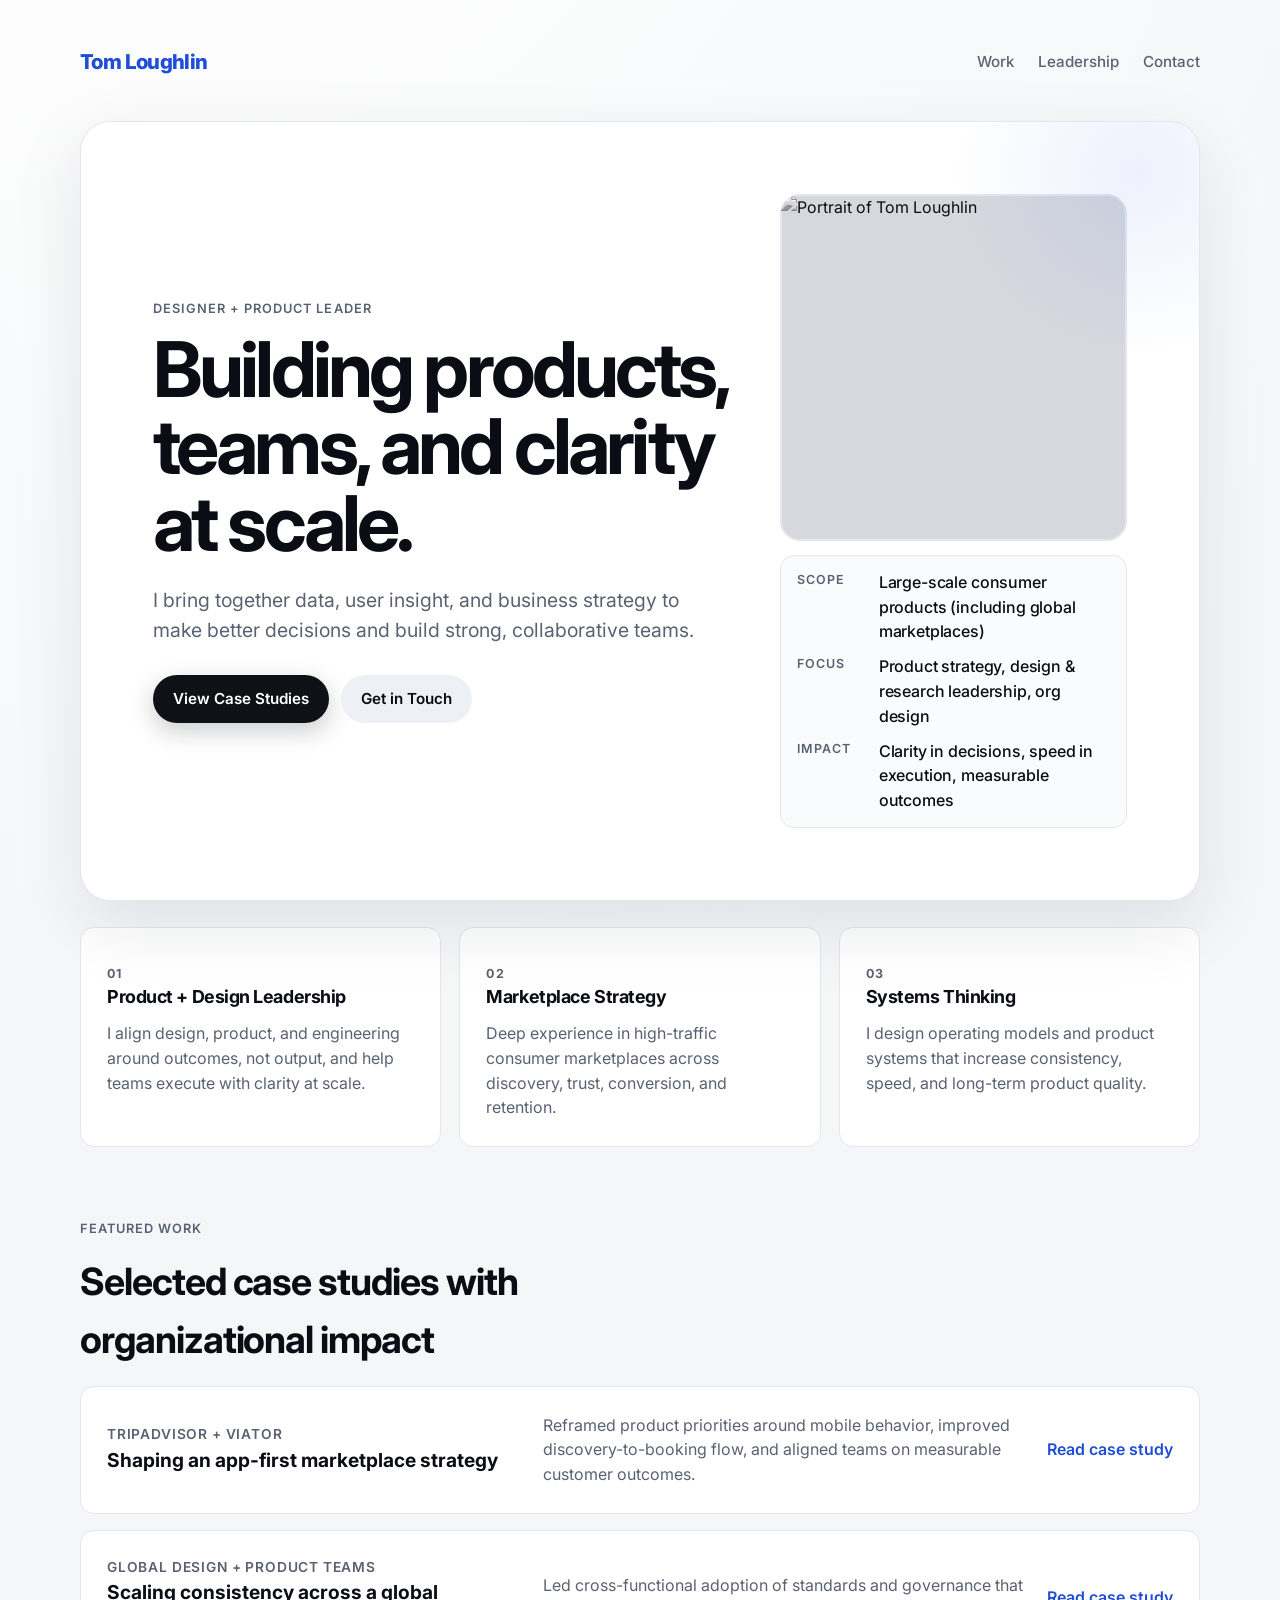
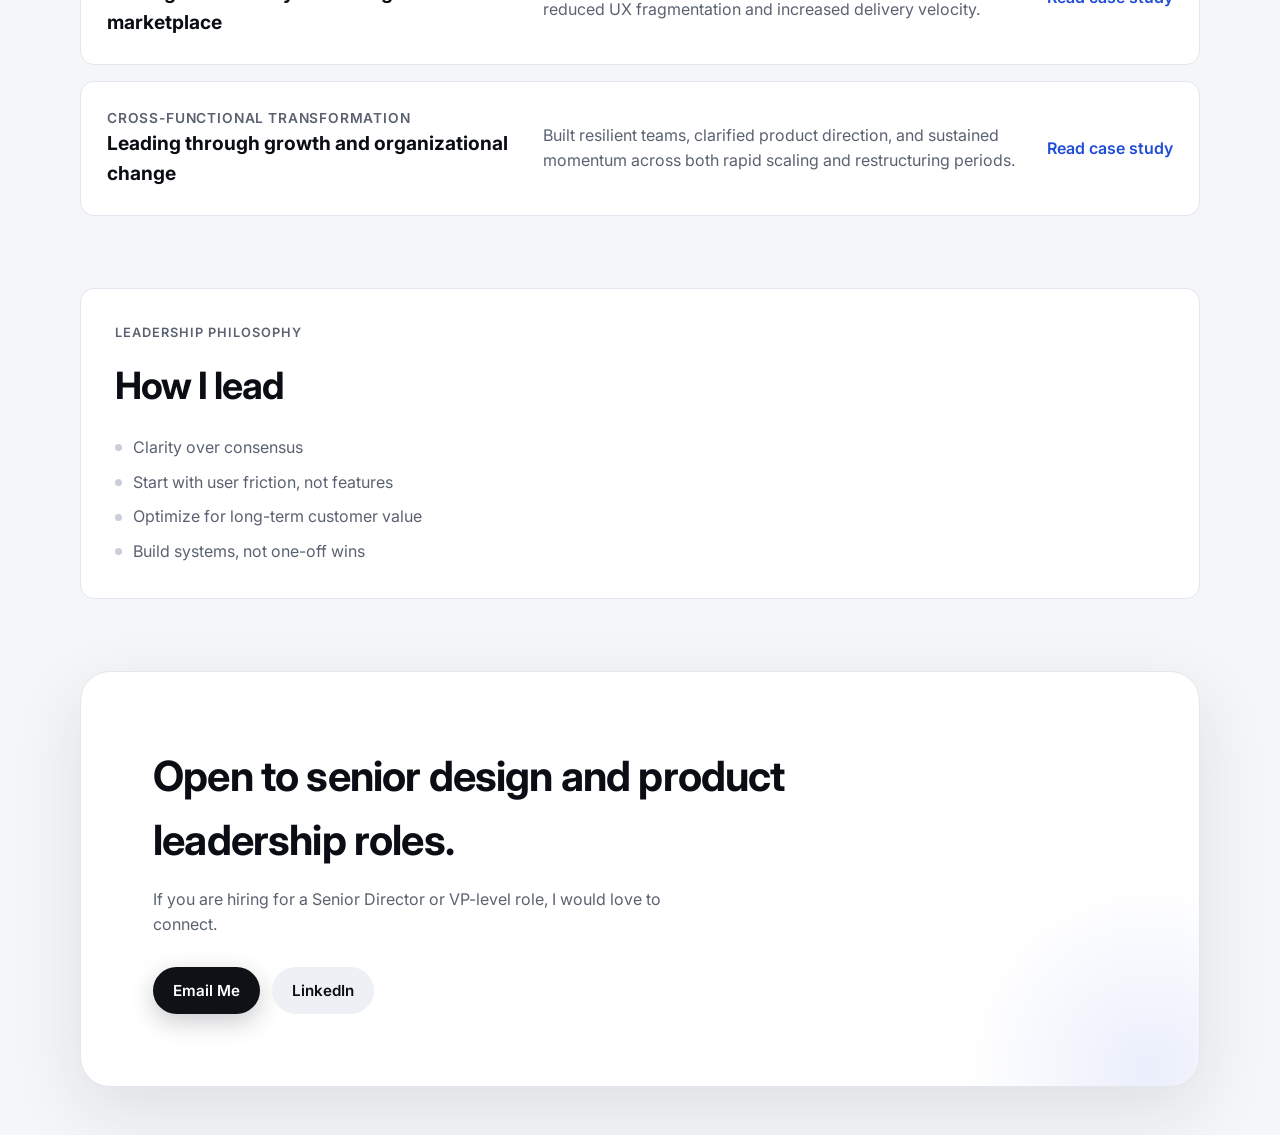
==== index.html @ 6f9e14e4 "Initial portfolio homepage" ====
<!doctype html>
<html lang="en">
  <head>
    <meta charset="UTF-8" />
    <meta name="viewport" content="width=device-width, initial-scale=1.0" />
    <title>Tom Loughlin | Design + Product Leadership</title>
    <meta
      name="description"
      content="Portfolio site showcasing design and product leadership, marketplace strategy, and systems-level impact."
    />
    <link rel="preconnect" href="https://fonts.googleapis.com" />
    <link rel="preconnect" href="https://fonts.gstatic.com" crossorigin />
    <link
      href="https://fonts.googleapis.com/css2?family=Inter:wght@400;500;600;700;800&display=swap"
      rel="stylesheet"
    />
    <link rel="stylesheet" href="styles.css" />
  </head>
  <body>
    <div class="page-shell">
      <header class="site-header">
        <a class="brand" href="/">Tom Loughlin</a>
        <nav class="main-nav" aria-label="Main">
          <a href="#work">Work</a>
          <a href="#leadership">Leadership</a>
          <a href="#contact">Contact</a>
        </nav>
      </header>

      <main>
        <section class="hero">
          <div class="hero-intro">
            <p class="eyebrow">Designer + Product Leader</p>
            <h1>
              Building products, teams, and clarity at scale.
            </h1>
            <p class="hero-copy">
              I bring together data, user insight, and business strategy to
              make better decisions and build strong, collaborative teams.
            </p>
            <div class="hero-actions">
              <a class="button button-primary" href="#work">View Case Studies</a>
              <a class="button button-secondary" href="#contact">Get in Touch</a>
            </div>
          </div>
          <aside class="hero-profile" aria-label="Portrait and highlights">
            <div class="profile-frame">
              <img
                src="C:/Users/spenc/.cursor/projects/c-Users-spenc-OneDrive-Documents-loughlincreative/assets/c__Users_spenc_AppData_Roaming_Cursor_User_workspaceStorage_c24c410b0ea9a889cea56fadde94473e_images_1737940925980-c5fedb4f-a23c-4ae0-9548-a995ffbe5c5e.png"
                alt="Portrait of Tom Loughlin"
              />
            </div>
            <dl class="profile-stats">
              <div>
                <dt>Scope</dt>
                <dd>Large-scale consumer products (including global marketplaces)</dd>
              </div>
              <div>
                <dt>Focus</dt>
                <dd>Product strategy, design &amp; research leadership, org design</dd>
              </div>
              <div>
                <dt>Impact</dt>
                <dd>Clarity in decisions, speed in execution, measurable outcomes</dd>
              </div>
            </dl>
          </aside>
        </section>

        <section id="leadership" class="pillars">
          <article class="pillar-card">
            <p class="pillar-index">01</p>
            <h2>Product + Design Leadership</h2>
            <p>
              I align design, product, and engineering around outcomes, not
              output, and help teams execute with clarity at scale.
            </p>
          </article>
          <article class="pillar-card">
            <p class="pillar-index">02</p>
            <h2>Marketplace Strategy</h2>
            <p>
              Deep experience in high-traffic consumer marketplaces across
              discovery, trust, conversion, and retention.
            </p>
          </article>
          <article class="pillar-card">
            <p class="pillar-index">03</p>
            <h2>Systems Thinking</h2>
            <p>
              I design operating models and product systems that increase
              consistency, speed, and long-term product quality.
            </p>
          </article>
        </section>

        <section id="work" class="work">
          <div class="section-header">
            <p class="eyebrow">Featured Work</p>
            <h2>Selected case studies with organizational impact</h2>
          </div>

          <article class="case-study-card">
            <div>
              <p class="case-study-meta">Tripadvisor + Viator</p>
              <h3>Shaping an app-first marketplace strategy</h3>
            </div>
            <p>
              Reframed product priorities around mobile behavior, improved
              discovery-to-booking flow, and aligned teams on measurable
              customer outcomes.
            </p>
            <a href="#" aria-label="Read app-first strategy case study">Read case study</a>
          </article>

          <article class="case-study-card">
            <div>
              <p class="case-study-meta">Global Design + Product Teams</p>
              <h3>Scaling consistency across a global marketplace</h3>
            </div>
            <p>
              Led cross-functional adoption of standards and governance that
              reduced UX fragmentation and increased delivery velocity.
            </p>
            <a href="#" aria-label="Read scaling consistency case study">Read case study</a>
          </article>

          <article class="case-study-card">
            <div>
              <p class="case-study-meta">Cross-Functional Transformation</p>
              <h3>Leading through growth and organizational change</h3>
            </div>
            <p>
              Built resilient teams, clarified product direction, and sustained
              momentum across both rapid scaling and restructuring periods.
            </p>
            <a href="#" aria-label="Read leadership transformation case study">Read case study</a>
          </article>
        </section>

        <section class="principles">
          <div class="section-header">
            <p class="eyebrow">Leadership Philosophy</p>
            <h2>How I lead</h2>
          </div>
          <ul>
            <li>Clarity over consensus</li>
            <li>Start with user friction, not features</li>
            <li>Optimize for long-term customer value</li>
            <li>Build systems, not one-off wins</li>
          </ul>
        </section>

        <section id="contact" class="contact">
          <h2>Open to senior design and product leadership roles.</h2>
          <p>
            If you are hiring for a Senior Director or VP-level role, I would
            love to connect.
          </p>
          <div class="hero-actions">
            <a class="button button-primary" href="mailto:hello@example.com">
              Email Me
            </a>
            <a class="button button-secondary" href="#" target="_blank" rel="noreferrer">
              LinkedIn
            </a>
          </div>
        </section>
      </main>
    </div>
  </body>
</html>
---- styles.css ----
:root {
  --bg: #f5f6f8;
  --surface: #ffffff;
  --text: #0a0d14;
  --muted: #5a6271;
  --line: #e1e6ef;
  --accent: #0e1116;
  --accent-quiet: #edf0f5;
  --link: #1f4dd8;
  --radius-xl: 30px;
  --radius-lg: 20px;
  --radius-md: 14px;
  --shadow: 0 24px 70px rgba(15, 25, 40, 0.1);
}

*,
*::before,
*::after {
  box-sizing: border-box;
}

html,
body {
  margin: 0;
  padding: 0;
}

body {
  font-family: "Inter", -apple-system, BlinkMacSystemFont, "Segoe UI", sans-serif;
  background:
    radial-gradient(circle at 9% -15%, #ffffff 0, #f5f6f8 45%),
    linear-gradient(180deg, #f8f9fb 0%, #f4f6f9 100%);
  color: var(--text);
  line-height: 1.55;
  -webkit-font-smoothing: antialiased;
}

a {
  color: inherit;
  text-decoration: none;
}

.page-shell {
  width: min(1120px, calc(100% - 48px));
  margin: 24px auto 48px;
}

.site-header {
  display: flex;
  justify-content: space-between;
  align-items: center;
  padding: 20px 0 18px;
  margin-bottom: 22px;
}

.brand {
  font-weight: 800;
  letter-spacing: -0.03em;
  color: var(--link);
  font-size: clamp(1.28rem, 1.55vw, 1.5rem);
}

.main-nav {
  display: flex;
  gap: 24px;
  color: var(--muted);
  font-weight: 500;
  font-size: 0.95rem;
}

.main-nav a {
  padding: 6px 0;
  border-bottom: 1px solid transparent;
  transition: color 0.2s ease, border-color 0.2s ease;
}

.main-nav a:hover {
  color: var(--link);
  border-bottom-color: rgba(31, 77, 216, 0.35);
}

.hero,
.contact {
  background: var(--surface);
  border: 1px solid var(--line);
  border-radius: var(--radius-xl);
  box-shadow: var(--shadow);
  padding: clamp(32px, 6vw, 72px);
}

.hero {
  display: grid;
  grid-template-columns: minmax(0, 1.25fr) minmax(280px, 0.75fr);
  gap: clamp(22px, 5vw, 48px);
  align-items: center;
  position: relative;
  overflow: hidden;
}

.hero::after {
  content: "";
  position: absolute;
  width: 380px;
  height: 380px;
  border-radius: 50%;
  right: -130px;
  top: -140px;
  background: radial-gradient(circle, rgba(31, 77, 216, 0.08) 0%, rgba(31, 77, 216, 0) 70%);
  pointer-events: none;
}

.eyebrow {
  margin: 0 0 14px;
  color: var(--muted);
  font-weight: 600;
  font-size: 0.8rem;
  letter-spacing: 0.08em;
  text-transform: uppercase;
}

h1 {
  margin: 0;
  max-width: 15ch;
  font-size: clamp(2.35rem, 6vw, 4.95rem);
  line-height: 1;
  letter-spacing: -0.05em;
}

.hero-copy {
  margin: 22px 0 0;
  color: var(--muted);
  font-size: clamp(1.03rem, 2vw, 1.22rem);
  max-width: 48ch;
}

.hero-actions {
  display: flex;
  gap: 12px;
  margin-top: 30px;
  flex-wrap: wrap;
}

.button {
  display: inline-flex;
  align-items: center;
  justify-content: center;
  border-radius: 999px;
  padding: 12px 20px;
  font-weight: 600;
  font-size: 0.95rem;
  transition: transform 0.2s ease, opacity 0.2s ease, background-color 0.2s ease,
    box-shadow 0.2s ease;
}

.button:hover {
  transform: translateY(-1px);
}

.button-primary {
  background: var(--accent);
  color: #ffffff;
  box-shadow: 0 8px 24px rgba(16, 22, 34, 0.22);
}

.button-secondary {
  background: var(--accent-quiet);
  color: var(--text);
}

.button-secondary:hover {
  background: #e6ebf3;
}

.hero-profile {
  display: grid;
  gap: 14px;
}

.profile-frame {
  border-radius: var(--radius-lg);
  overflow: hidden;
  border: 1px solid var(--line);
  background: #d6d8de;
  aspect-ratio: 1 / 1;
  box-shadow: inset 0 0 0 1px rgba(255, 255, 255, 0.4);
}

.profile-frame img {
  width: 100%;
  height: 100%;
  object-fit: cover;
  display: block;
  filter: grayscale(100%);
}

.profile-stats {
  margin: 0;
  border: 1px solid var(--line);
  border-radius: var(--radius-md);
  background: #fafbfc;
  padding: 14px 16px;
  display: grid;
  gap: 10px;
}

.profile-stats div {
  display: grid;
  grid-template-columns: 70px 1fr;
  gap: 12px;
}

.profile-stats dt {
  margin: 0;
  color: var(--muted);
  font-size: 0.78rem;
  text-transform: uppercase;
  letter-spacing: 0.08em;
  font-weight: 600;
}

.profile-stats dd {
  margin: 0;
  color: var(--text);
  font-weight: 500;
  letter-spacing: -0.01em;
}

.pillars {
  display: grid;
  gap: 18px;
  grid-template-columns: repeat(3, minmax(0, 1fr));
  margin-top: 26px;
}

.pillar-card,
.case-study-card,
.principles {
  background: var(--surface);
  border: 1px solid var(--line);
  border-radius: var(--radius-md);
}

.pillar-card {
  padding: 26px;
}

.pillar-index {
  margin: 0 0 14px;
  color: rgba(31, 77, 216, 0.6);
  font-size: 0.78rem;
  letter-spacing: 0.1em;
  text-transform: uppercase;
  font-weight: 700;
}

.pillar-card h2 {
  margin: 0;
  font-size: 1.12rem;
  letter-spacing: -0.025em;
}

.pillar-card p {
  margin: 10px 0 0;
  color: var(--muted);
}

.work {
  margin-top: 72px;
}

.section-header h2 {
  margin: 0;
  max-width: 24ch;
  font-size: clamp(1.6rem, 4vw, 2.35rem);
  letter-spacing: -0.028em;
}

.case-study-card {
  display: grid;
  grid-template-columns: 1.2fr 1.4fr auto;
  gap: 22px;
  align-items: center;
  padding: 26px;
  margin-top: 16px;
  transition: transform 0.2s ease, box-shadow 0.2s ease;
}

.case-study-card:hover {
  transform: translateY(-2px);
  box-shadow: 0 10px 24px rgba(15, 24, 39, 0.08);
}

.case-study-meta {
  margin: 0 0 4px;
  color: var(--muted);
  font-size: 0.86rem;
  font-weight: 600;
  text-transform: uppercase;
  letter-spacing: 0.06em;
}

.case-study-card h3 {
  margin: 0;
  font-size: 1.2rem;
}

.case-study-card p {
  margin: 0;
  color: var(--muted);
}

.case-study-card a {
  white-space: nowrap;
  font-weight: 600;
  color: var(--link);
}

.principles {
  margin-top: 72px;
  padding: 34px;
}

.principles ul {
  margin: 20px 0 0;
  padding: 0;
  list-style: none;
  display: grid;
  gap: 10px;
  color: var(--muted);
}

.principles li {
  position: relative;
  padding-left: 18px;
}

.principles li::before {
  content: "";
  width: 7px;
  height: 7px;
  border-radius: 50%;
  background: #c9ced8;
  position: absolute;
  left: 0;
  top: 0.58em;
}

.contact {
  margin-top: 72px;
  position: relative;
  overflow: hidden;
}

.contact::after {
  content: "";
  position: absolute;
  inset: auto -140px -170px auto;
  width: 380px;
  height: 380px;
  border-radius: 50%;
  background: radial-gradient(circle, rgba(31, 77, 216, 0.09) 0%, rgba(31, 77, 216, 0) 68%);
  pointer-events: none;
}

.contact h2 {
  margin: 0;
  max-width: 26ch;
  font-size: clamp(1.8rem, 4vw, 2.6rem);
  letter-spacing: -0.02em;
}

.contact p {
  margin: 14px 0 0;
  color: var(--muted);
  max-width: 54ch;
}

@media (max-width: 980px) {
  .hero {
    grid-template-columns: 1fr;
  }

  .hero-profile {
    max-width: 430px;
  }

  .pillars {
    grid-template-columns: 1fr;
  }

  .case-study-card {
    grid-template-columns: 1fr;
    gap: 14px;
  }

  .section-header h2 {
    max-width: none;
  }
}

@media (max-width: 720px) {
  .page-shell {
    width: min(1120px, calc(100% - 28px));
  }

  .site-header {
    flex-direction: column;
    align-items: flex-start;
    gap: 10px;
  }

  .main-nav {
    gap: 16px;
  }

  .hero,
  .contact {
    padding: 26px;
  }
}
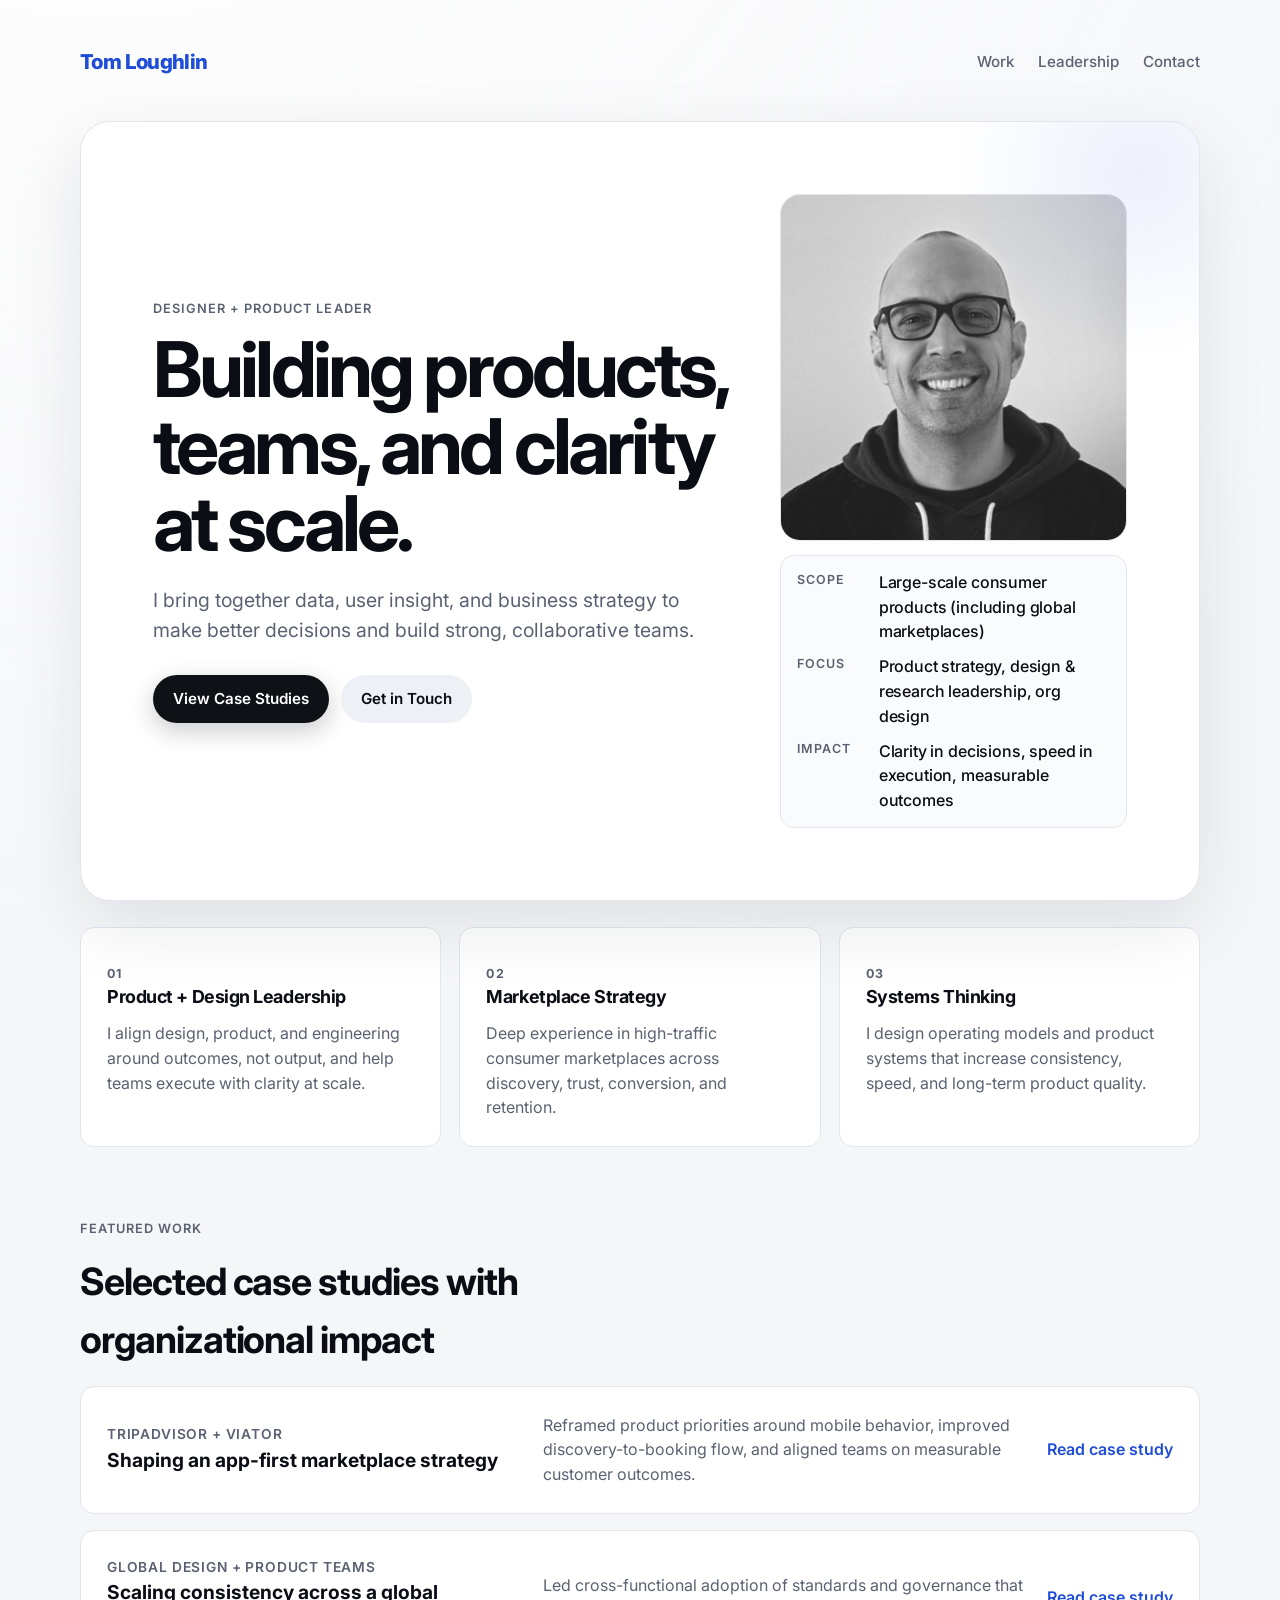
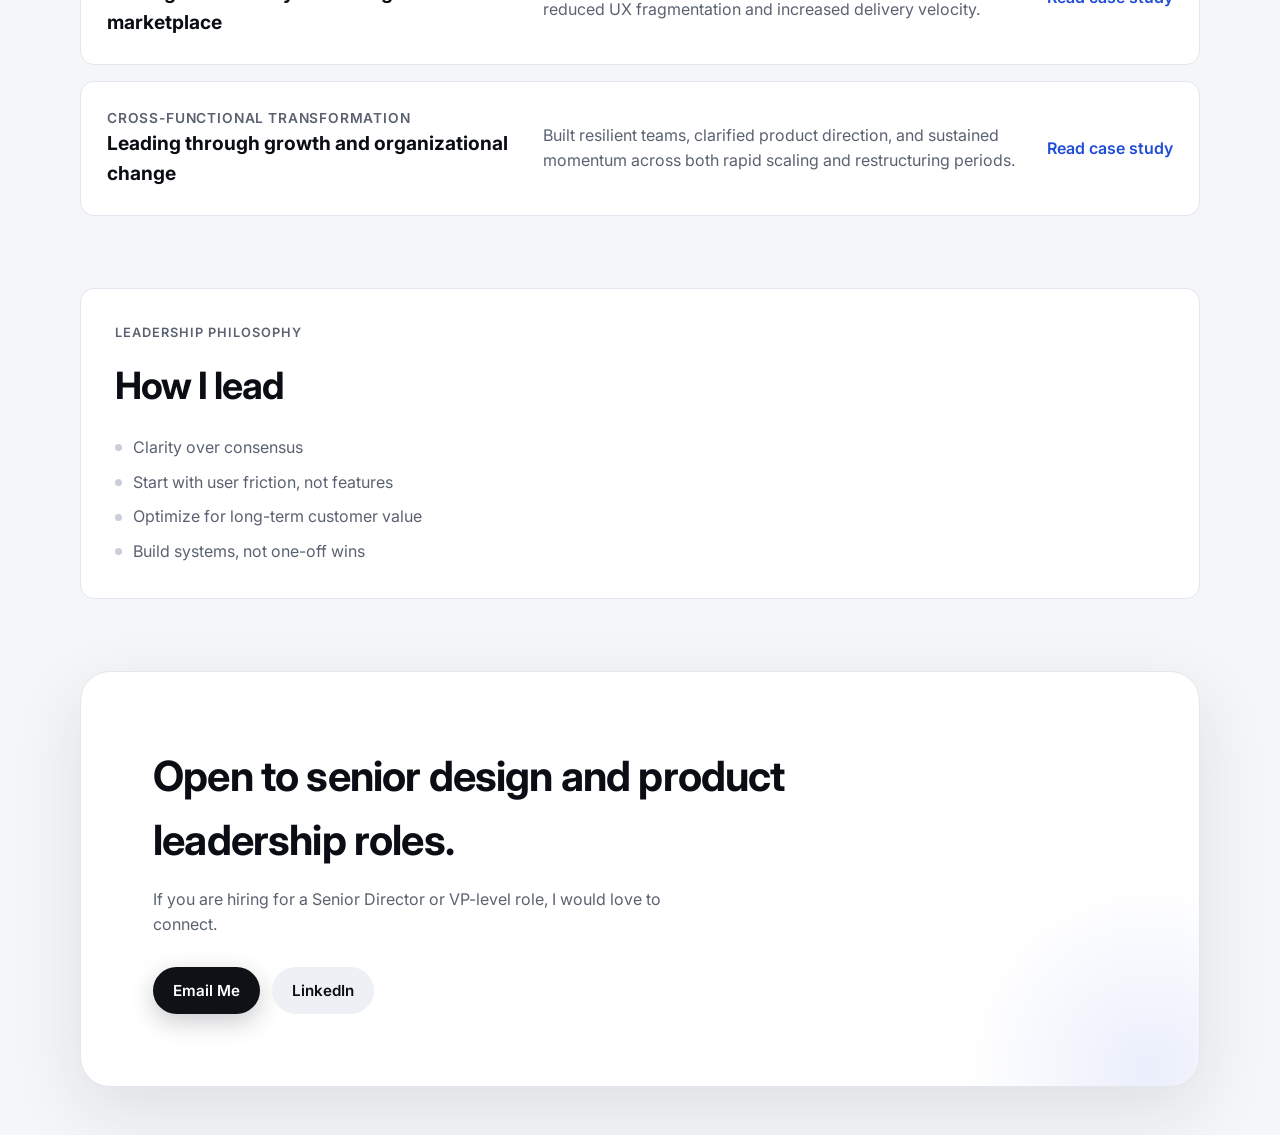
==== commit 77654c87: "Add headshot asset for GitHub Pages Made-with: Cursor" ====
--- a/index.html
+++ b/index.html
@@ -46,7 +46,7 @@
           <aside class="hero-profile" aria-label="Portrait and highlights">
             <div class="profile-frame">
               <img
-                src="C:/Users/spenc/.cursor/projects/c-Users-spenc-OneDrive-Documents-loughlincreative/assets/c__Users_spenc_AppData_Roaming_Cursor_User_workspaceStorage_c24c410b0ea9a889cea56fadde94473e_images_1737940925980-c5fedb4f-a23c-4ae0-9548-a995ffbe5c5e.png"
+                src="assets/headshot.png"
                 alt="Portrait of Tom Loughlin"
               />
             </div>
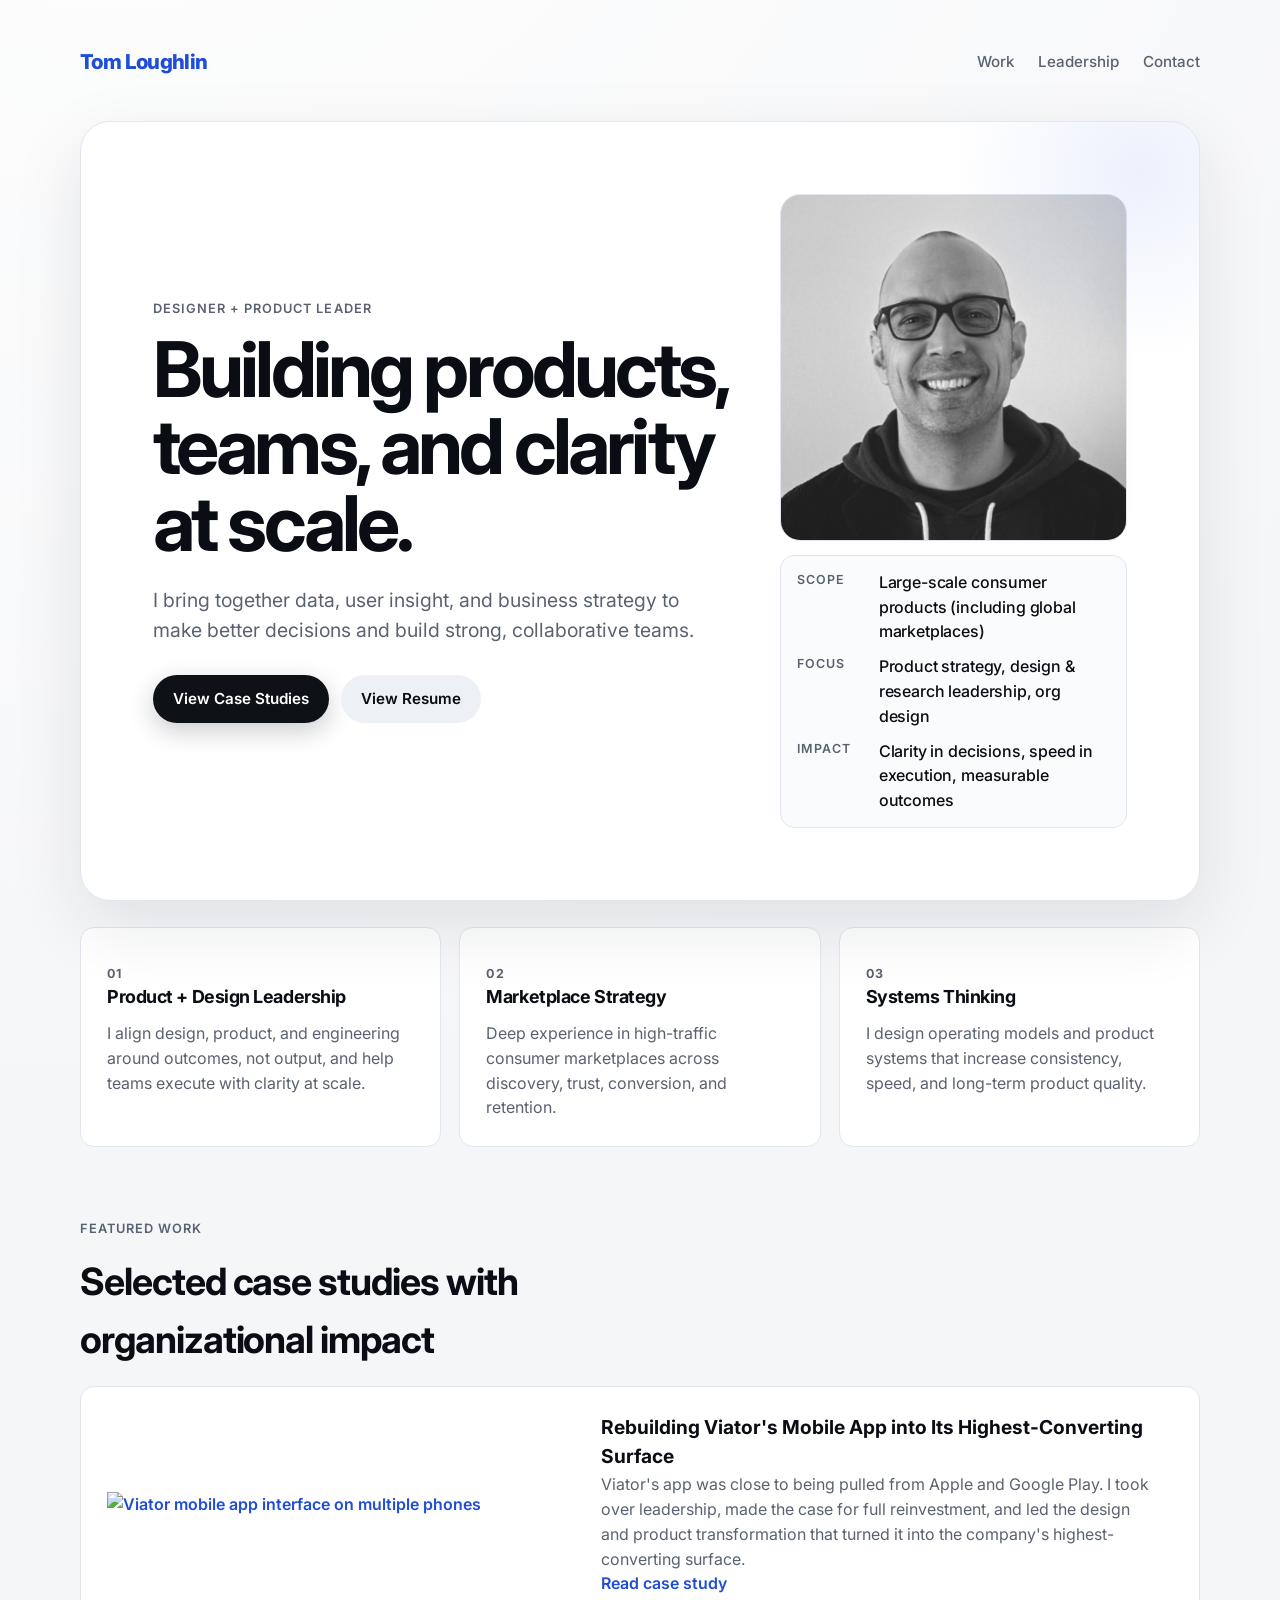
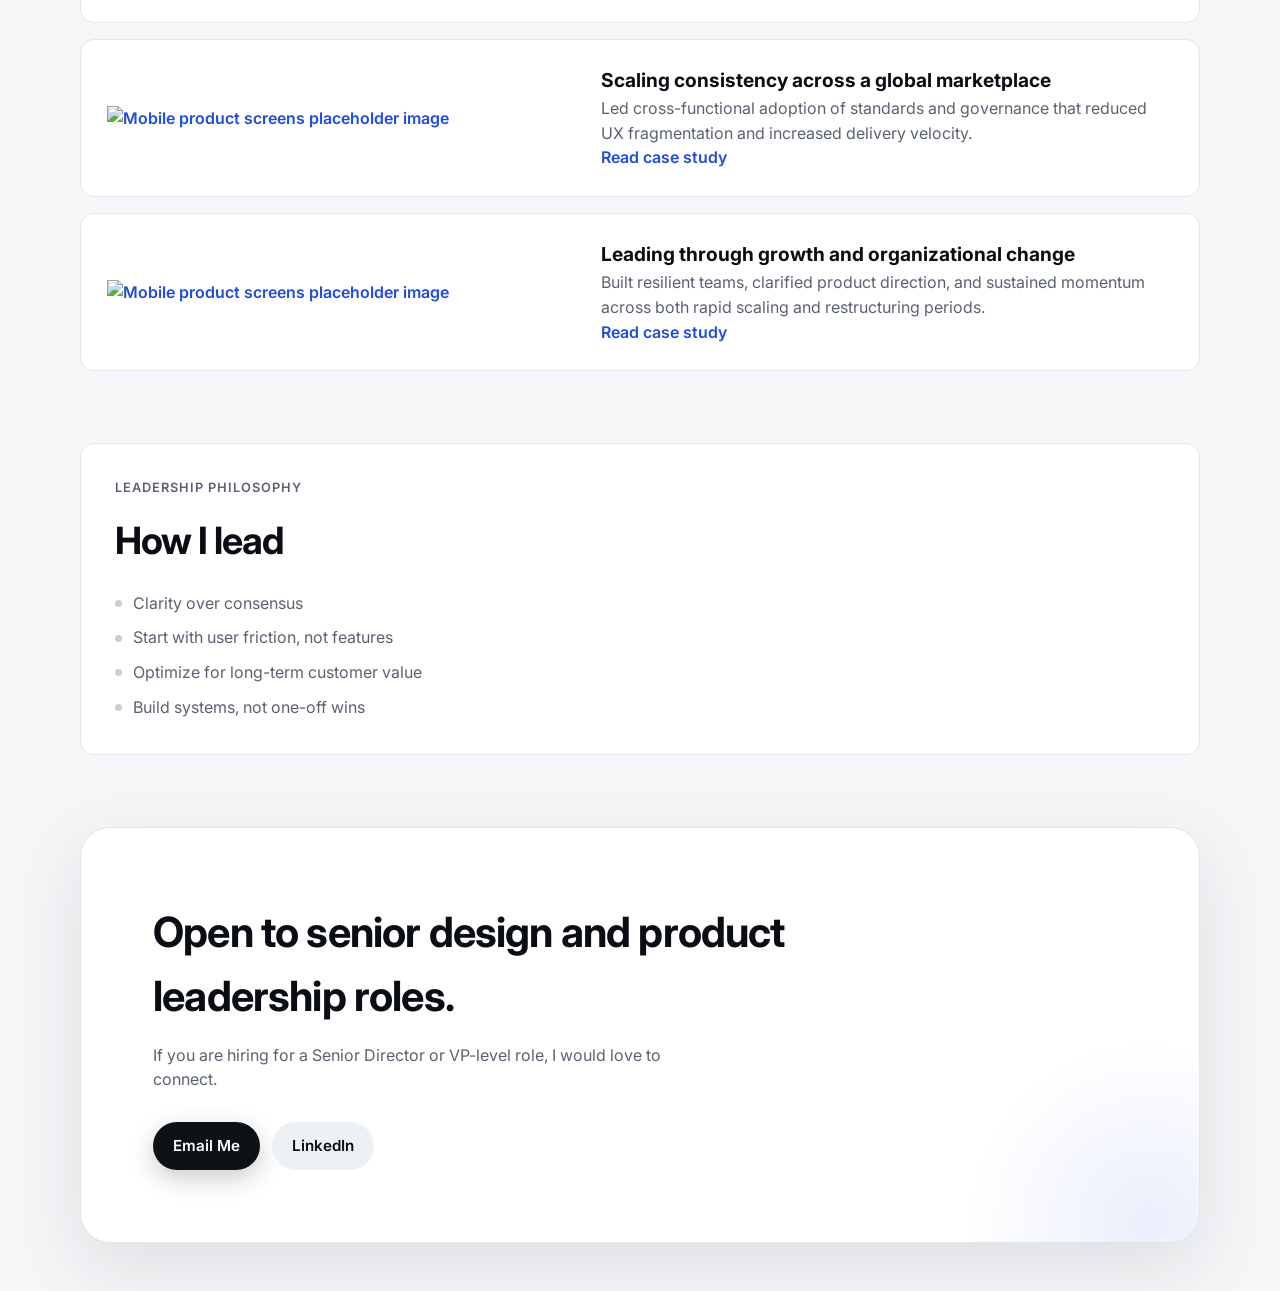
==== commit ccae97f5: "Shorten case studies section heading" ====
--- a/index.html
+++ b/index.html
@@ -19,8 +19,17 @@
   <body>
     <div class="page-shell">
       <header class="site-header">
-        <a class="brand" href="/">Tom Loughlin</a>
-        <nav class="main-nav" aria-label="Main">
+        <a class="brand" href="./">Tom Loughlin</a>
+        <button
+          class="nav-toggle"
+          type="button"
+          aria-expanded="false"
+          aria-controls="site-nav"
+        >
+          <span class="sr-only">Menu</span>
+          <span class="nav-toggle-bars" aria-hidden="true"></span>
+        </button>
+        <nav id="site-nav" class="main-nav" aria-label="Main">
           <a href="#work">Work</a>
           <a href="#leadership">Leadership</a>
           <a href="#contact">Contact</a>
@@ -40,7 +49,7 @@
             </p>
             <div class="hero-actions">
               <a class="button button-primary" href="#work">View Case Studies</a>
-              <a class="button button-secondary" href="#contact">Get in Touch</a>
+              <a class="button button-secondary" href="#contact">View Resume</a>
             </div>
           </div>
           <aside class="hero-profile" aria-label="Portrait and highlights">
@@ -99,43 +108,60 @@
             <p class="eyebrow">Featured Work</p>
             <h2>Selected case studies with organizational impact</h2>
           </div>
+          <div class="case-study-grid">
+            <article class="case-study-card">
+              <a class="case-study-thumb" href="#" aria-label="Read Viator mobile app case study">
+                <img
+                  src="assets/case-study-thumb.png"
+                  alt="Viator mobile app interface on multiple phones"
+                />
+              </a>
+              <div class="case-study-content">
+                <h3>Rebuilding Viator's Mobile App into Its Highest-Converting Surface</h3>
+                <p>
+                  Viator's app was close to being pulled from Apple and Google
+                  Play. I took over leadership, made the case for full
+                  reinvestment, and led the design and product transformation that
+                  turned it into the company's highest-converting surface.
+                </p>
+                <a href="#" aria-label="Read app-first strategy case study">Read case study</a>
+              </div>
+            </article>
 
-          <article class="case-study-card">
-            <div>
-              <p class="case-study-meta">Tripadvisor + Viator</p>
-              <h3>Shaping an app-first marketplace strategy</h3>
-            </div>
-            <p>
-              Reframed product priorities around mobile behavior, improved
-              discovery-to-booking flow, and aligned teams on measurable
-              customer outcomes.
-            </p>
-            <a href="#" aria-label="Read app-first strategy case study">Read case study</a>
-          </article>
+            <article class="case-study-card">
+              <a class="case-study-thumb" href="#" aria-label="Read scaling consistency case study">
+                <img
+                  src="assets/case-study-thumb.png"
+                  alt="Mobile product screens placeholder image"
+                />
+              </a>
+              <div class="case-study-content">
+                <h3>Scaling consistency across a global marketplace</h3>
+                <p>
+                  Led cross-functional adoption of standards and governance that
+                  reduced UX fragmentation and increased delivery velocity.
+                </p>
+                <a href="#" aria-label="Read scaling consistency case study">Read case study</a>
+              </div>
+            </article>
 
-          <article class="case-study-card">
-            <div>
-              <p class="case-study-meta">Global Design + Product Teams</p>
-              <h3>Scaling consistency across a global marketplace</h3>
-            </div>
-            <p>
-              Led cross-functional adoption of standards and governance that
-              reduced UX fragmentation and increased delivery velocity.
-            </p>
-            <a href="#" aria-label="Read scaling consistency case study">Read case study</a>
-          </article>
-
-          <article class="case-study-card">
-            <div>
-              <p class="case-study-meta">Cross-Functional Transformation</p>
-              <h3>Leading through growth and organizational change</h3>
-            </div>
-            <p>
-              Built resilient teams, clarified product direction, and sustained
-              momentum across both rapid scaling and restructuring periods.
-            </p>
-            <a href="#" aria-label="Read leadership transformation case study">Read case study</a>
-          </article>
+            <article class="case-study-card">
+              <a class="case-study-thumb" href="#" aria-label="Read leadership transformation case study">
+                <img
+                  src="assets/case-study-thumb.png"
+                  alt="Mobile product screens placeholder image"
+                />
+              </a>
+              <div class="case-study-content">
+                <h3>Leading through growth and organizational change</h3>
+                <p>
+                  Built resilient teams, clarified product direction, and sustained
+                  momentum across both rapid scaling and restructuring periods.
+                </p>
+                <a href="#" aria-label="Read leadership transformation case study">Read case study</a>
+              </div>
+            </article>
+          </div>
         </section>
 
         <section class="principles">
@@ -168,5 +194,6 @@
         </section>
       </main>
     </div>
+    <script src="main.js" defer></script>
   </body>
 </html>
--- a/styles.css
+++ b/styles.css
@@ -60,6 +60,77 @@
   font-size: clamp(1.28rem, 1.55vw, 1.5rem);
 }
 
+.nav-toggle {
+  display: none;
+  align-items: center;
+  justify-content: center;
+  width: 44px;
+  height: 44px;
+  border-radius: 12px;
+  border: 0;
+  background: transparent;
+  padding: 0;
+  cursor: pointer;
+}
+
+.nav-toggle:focus-visible {
+  outline: 2px solid rgba(31, 77, 216, 0.35);
+  outline-offset: 2px;
+}
+
+.nav-toggle-bars,
+.nav-toggle-bars::before,
+.nav-toggle-bars::after {
+  display: block;
+  width: 18px;
+  height: 2px;
+  background: var(--text);
+  border-radius: 2px;
+  position: relative;
+  transition: transform 0.2s ease, opacity 0.2s ease, top 0.2s ease;
+}
+
+.nav-toggle-bars::before,
+.nav-toggle-bars::after {
+  content: "";
+  position: absolute;
+  left: 0;
+}
+
+.nav-toggle-bars::before {
+  top: -6px;
+}
+
+.nav-toggle-bars::after {
+  top: 6px;
+}
+
+body.nav-open .nav-toggle-bars {
+  background: transparent;
+}
+
+body.nav-open .nav-toggle-bars::before {
+  top: 0;
+  transform: rotate(45deg);
+}
+
+body.nav-open .nav-toggle-bars::after {
+  top: 0;
+  transform: rotate(-45deg);
+}
+
+.sr-only {
+  position: absolute;
+  width: 1px;
+  height: 1px;
+  padding: 0;
+  margin: -1px;
+  overflow: hidden;
+  clip: rect(0, 0, 0, 0);
+  white-space: nowrap;
+  border: 0;
+}
+
 .main-nav {
   display: flex;
   gap: 24px;
@@ -401,16 +472,48 @@
 @media (max-width: 720px) {
   .page-shell {
     width: min(1120px, calc(100% - 28px));
+    margin-top: 16px;
   }
 
   .site-header {
+    display: grid;
+    grid-template-columns: 1fr auto;
+    align-items: center;
+    column-gap: 12px;
+    row-gap: 8px;
+    padding: 14px 0 10px;
+    margin-bottom: 12px;
+  }
+
+  .brand {
+    grid-column: 1;
+  }
+
+  .nav-toggle {
+    display: inline-flex;
+    grid-column: 2;
+    justify-self: end;
+  }
+
+  .main-nav {
+    display: none;
+    grid-column: 1 / -1;
     flex-direction: column;
-    align-items: flex-start;
-    gap: 10px;
-  }
-
-  .main-nav {
-    gap: 16px;
+    gap: 12px;
+    width: 100%;
+    padding: 12px 14px;
+    border: 1px solid var(--line);
+    border-radius: 14px;
+    background: #ffffff;
+  }
+
+  body.nav-open .main-nav {
+    display: flex;
+  }
+
+  .main-nav a {
+    padding: 10px 2px;
+    border-bottom: 1px solid transparent;
   }
 
   .hero,
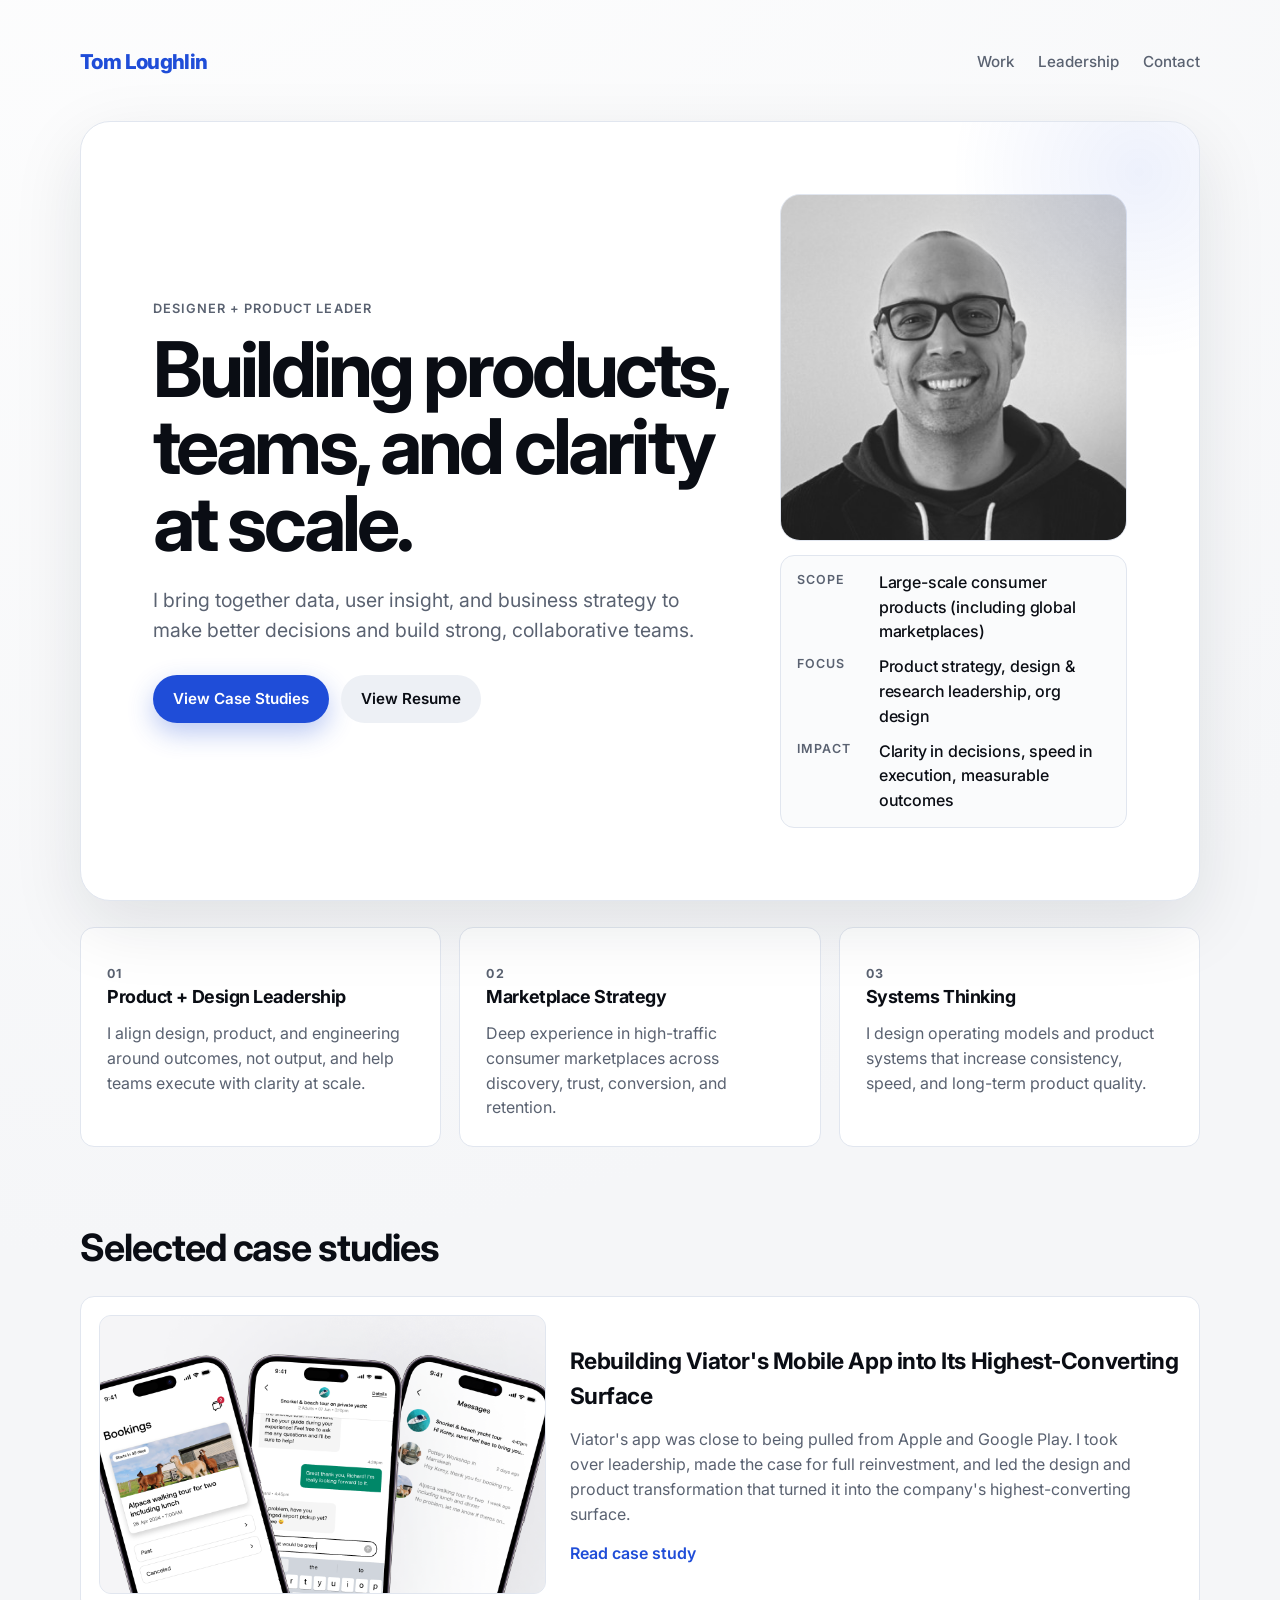
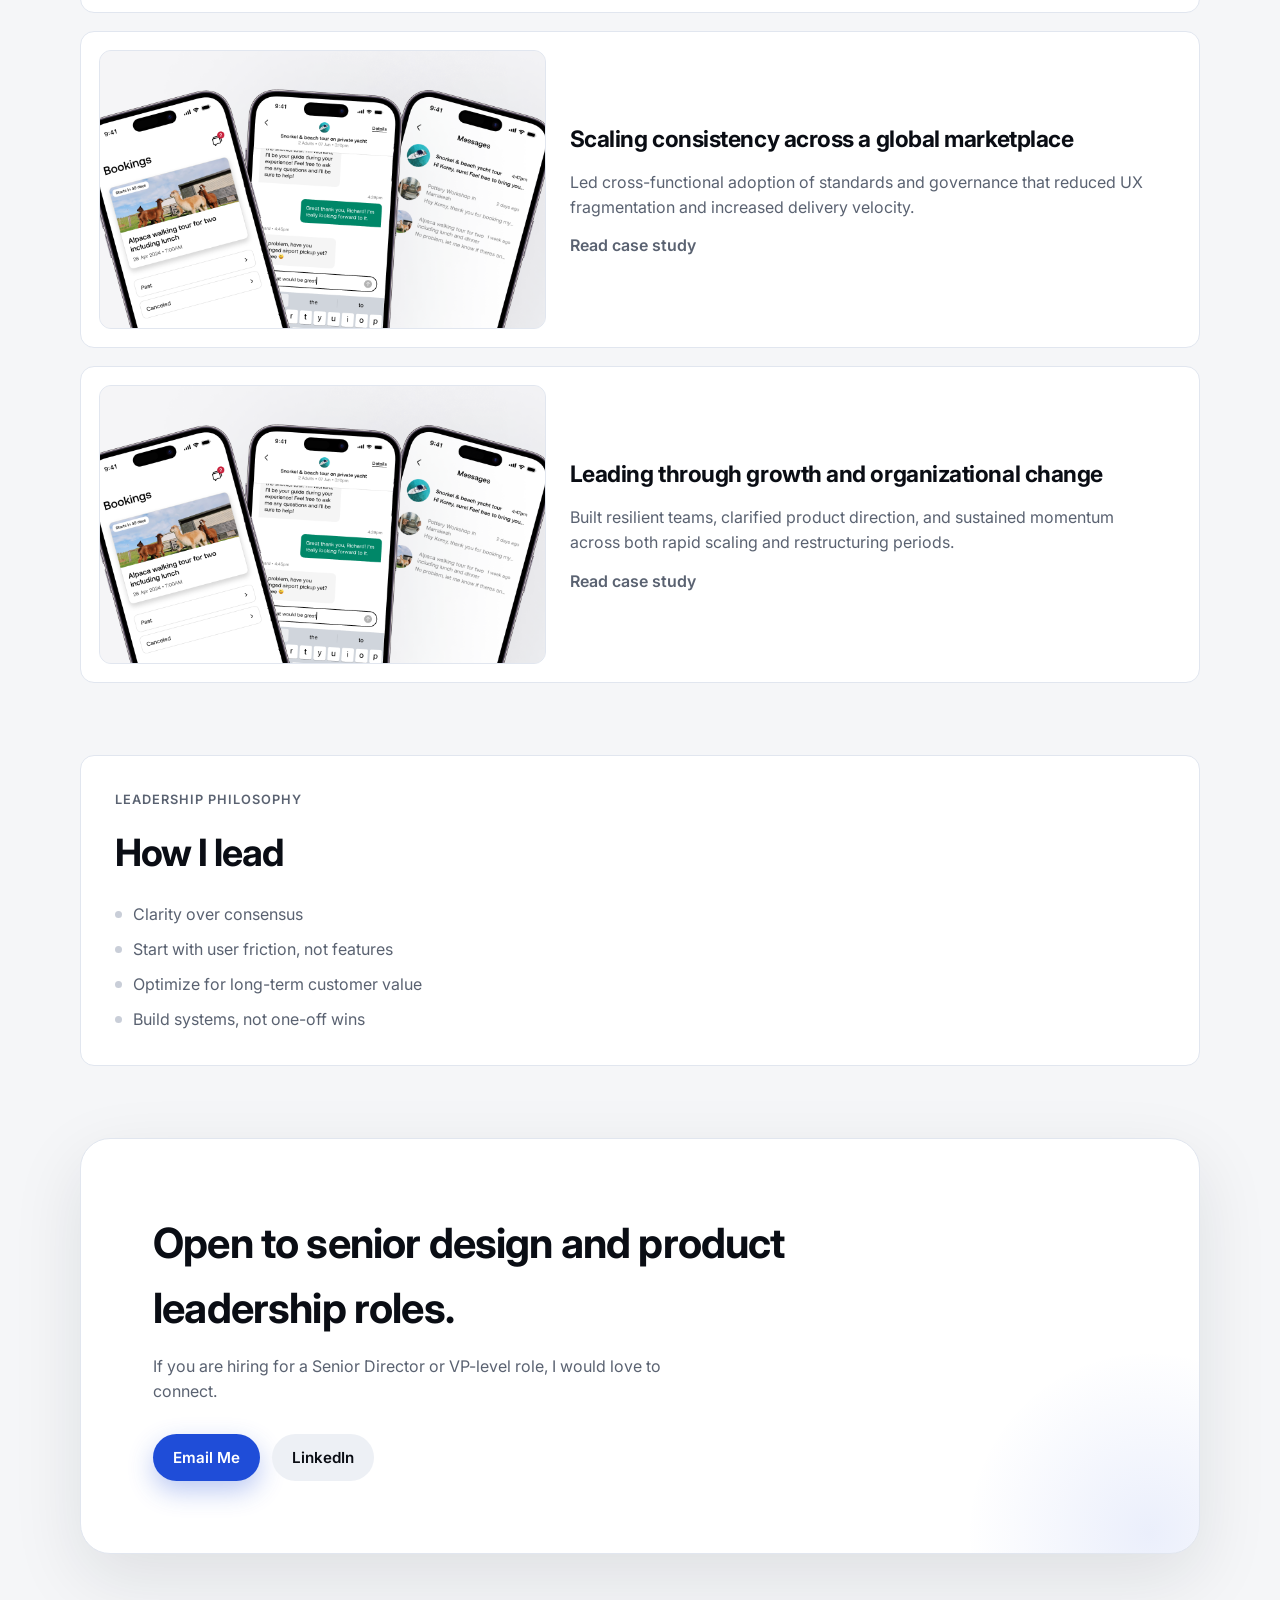
==== commit 507f0d8f: "Add Viator case study and portfolio UX improvements. Includes full case study page, clickable home c" ====
--- a/index.html
+++ b/index.html
@@ -19,7 +19,7 @@
   <body>
     <div class="page-shell">
       <header class="site-header">
-        <a class="brand" href="./">Tom Loughlin</a>
+        <a class="brand" href="index.html" aria-label="Tom Loughlin — home">Tom Loughlin</a>
         <button
           class="nav-toggle"
           type="button"
@@ -105,18 +105,21 @@
 
         <section id="work" class="work">
           <div class="section-header">
-            <p class="eyebrow">Featured Work</p>
-            <h2>Selected case studies with organizational impact</h2>
+            <h2>Selected case studies</h2>
           </div>
           <div class="case-study-grid">
-            <article class="case-study-card">
-              <a class="case-study-thumb" href="#" aria-label="Read Viator mobile app case study">
+            <a
+              class="case-study-card"
+              href="case-study-viator.html"
+              aria-label="Read case study: Rebuilding Viator's Mobile App into Its Highest-Converting Surface"
+            >
+              <span class="case-study-thumb">
                 <img
                   src="assets/case-study-thumb.png"
-                  alt="Viator mobile app interface on multiple phones"
+                  alt=""
                 />
-              </a>
-              <div class="case-study-content">
+              </span>
+              <span class="case-study-content">
                 <h3>Rebuilding Viator's Mobile App into Its Highest-Converting Surface</h3>
                 <p>
                   Viator's app was close to being pulled from Apple and Google
@@ -124,43 +127,43 @@
                   reinvestment, and led the design and product transformation that
                   turned it into the company's highest-converting surface.
                 </p>
-                <a href="#" aria-label="Read app-first strategy case study">Read case study</a>
-              </div>
-            </article>
-
-            <article class="case-study-card">
-              <a class="case-study-thumb" href="#" aria-label="Read scaling consistency case study">
+                <span class="case-study-cta">Read case study</span>
+              </span>
+            </a>
+
+            <div class="case-study-card case-study-card--unavailable">
+              <span class="case-study-thumb">
                 <img
                   src="assets/case-study-thumb.png"
-                  alt="Mobile product screens placeholder image"
+                  alt=""
                 />
-              </a>
-              <div class="case-study-content">
+              </span>
+              <span class="case-study-content">
                 <h3>Scaling consistency across a global marketplace</h3>
                 <p>
                   Led cross-functional adoption of standards and governance that
                   reduced UX fragmentation and increased delivery velocity.
                 </p>
-                <a href="#" aria-label="Read scaling consistency case study">Read case study</a>
-              </div>
-            </article>
-
-            <article class="case-study-card">
-              <a class="case-study-thumb" href="#" aria-label="Read leadership transformation case study">
+                <span class="case-study-cta">Read case study</span>
+              </span>
+            </div>
+
+            <div class="case-study-card case-study-card--unavailable">
+              <span class="case-study-thumb">
                 <img
                   src="assets/case-study-thumb.png"
-                  alt="Mobile product screens placeholder image"
+                  alt=""
                 />
-              </a>
-              <div class="case-study-content">
+              </span>
+              <span class="case-study-content">
                 <h3>Leading through growth and organizational change</h3>
                 <p>
                   Built resilient teams, clarified product direction, and sustained
                   momentum across both rapid scaling and restructuring periods.
                 </p>
-                <a href="#" aria-label="Read leadership transformation case study">Read case study</a>
-              </div>
-            </article>
+                <span class="case-study-cta">Read case study</span>
+              </span>
+            </div>
           </div>
         </section>
 
--- a/styles.css
+++ b/styles.css
@@ -228,9 +228,13 @@
 }
 
 .button-primary {
-  background: var(--accent);
+  background: var(--link);
   color: #ffffff;
-  box-shadow: 0 8px 24px rgba(16, 22, 34, 0.22);
+  box-shadow: 0 10px 26px rgba(31, 77, 216, 0.3);
+}
+
+.button-primary:hover {
+  background: #1843c2;
 }
 
 .button-secondary {
@@ -254,6 +258,8 @@
   background: #d6d8de;
   aspect-ratio: 1 / 1;
   box-shadow: inset 0 0 0 1px rgba(255, 255, 255, 0.4);
+  position: relative;
+  isolation: isolate;
 }
 
 .profile-frame img {
@@ -262,6 +268,53 @@
   object-fit: cover;
   display: block;
   filter: grayscale(100%);
+}
+
+.profile-frame::before {
+  content: "";
+  position: absolute;
+  inset: -35%;
+  pointer-events: none;
+  mix-blend-mode: screen;
+  opacity: 0;
+  background: linear-gradient(
+    115deg,
+    rgba(255, 255, 255, 0) 42%,
+    rgba(255, 255, 255, 0.08) 48%,
+    rgba(255, 255, 255, 0.55) 50%,
+    rgba(255, 255, 255, 0.1) 52%,
+    rgba(255, 255, 255, 0) 58%
+  );
+  transform: translateX(-62%) rotate(12deg);
+  animation: lensFlarePassOnce 2.8s cubic-bezier(0.18, 0.82, 0.18, 1) 1 both;
+  will-change: transform, opacity;
+}
+
+@keyframes lensFlarePassOnce {
+  0% {
+    transform: translateX(-62%) rotate(12deg);
+    opacity: 0;
+  }
+  12% {
+    opacity: 0.42;
+  }
+  55% {
+    transform: translateX(22%) rotate(12deg);
+    opacity: 0.55;
+  }
+  100% {
+    transform: translateX(62%) rotate(12deg);
+    opacity: 0;
+  }
+}
+
+@media (prefers-reduced-motion: reduce) {
+  .profile-frame::before {
+    animation: none;
+    opacity: 0;
+    transform: translateX(-62%) rotate(12deg);
+    will-change: auto;
+  }
 }
 
 .profile-stats {
@@ -346,44 +399,82 @@
   letter-spacing: -0.028em;
 }
 
+.case-study-grid {
+  margin-top: 18px;
+  display: grid;
+  gap: 18px;
+}
+
 .case-study-card {
   display: grid;
-  grid-template-columns: 1.2fr 1.4fr auto;
-  gap: 22px;
-  align-items: center;
-  padding: 26px;
-  margin-top: 16px;
+  grid-template-columns: minmax(240px, 0.95fr) minmax(0, 1.3fr);
+  gap: 24px;
+  align-items: stretch;
+  padding: 18px;
   transition: transform 0.2s ease, box-shadow 0.2s ease;
 }
 
-.case-study-card:hover {
+a.case-study-card {
+  color: inherit;
+  cursor: pointer;
+}
+
+a.case-study-card:hover {
   transform: translateY(-2px);
   box-shadow: 0 10px 24px rgba(15, 24, 39, 0.08);
 }
 
-.case-study-meta {
-  margin: 0 0 4px;
-  color: var(--muted);
-  font-size: 0.86rem;
-  font-weight: 600;
-  text-transform: uppercase;
-  letter-spacing: 0.06em;
-}
-
-.case-study-card h3 {
-  margin: 0;
-  font-size: 1.2rem;
-}
-
-.case-study-card p {
-  margin: 0;
-  color: var(--muted);
-}
-
-.case-study-card a {
-  white-space: nowrap;
+a.case-study-card:focus-visible {
+  outline: 2px solid rgba(31, 77, 216, 0.45);
+  outline-offset: 3px;
+}
+
+.case-study-card--unavailable {
+  cursor: default;
+}
+
+.case-study-thumb {
+  display: block;
+  border-radius: 12px;
+  overflow: hidden;
+  border: 1px solid var(--line);
+  background: #eff2f7;
+  aspect-ratio: 16 / 10;
+}
+
+.case-study-thumb img {
+  width: 100%;
+  height: 100%;
+  object-fit: cover;
+  display: block;
+}
+
+.case-study-content {
+  display: grid;
+  align-content: center;
+  gap: 14px;
+}
+
+.case-study-content h3 {
+  margin: 0;
+  font-size: clamp(1.12rem, 2vw, 1.42rem);
+  letter-spacing: -0.02em;
+}
+
+.case-study-content p {
+  margin: 0;
+  color: var(--muted);
+  max-width: 58ch;
+}
+
+.case-study-cta {
+  width: fit-content;
   font-weight: 600;
   color: var(--link);
+}
+
+.case-study-card--unavailable .case-study-cta {
+  color: var(--muted);
 }
 
 .principles {
@@ -446,6 +537,262 @@
   max-width: 54ch;
 }
 
+.case-study-page {
+  display: grid;
+  gap: 0;
+}
+
+.case-study-panel {
+  background: #ffffff;
+  border: 1px solid var(--line);
+  border-radius: var(--radius-lg);
+  box-shadow: 0 12px 32px rgba(15, 24, 39, 0.06);
+  overflow: hidden;
+}
+
+.case-study-callout {
+  background: var(--accent-quiet);
+  border: 1px solid var(--line);
+  border-radius: var(--radius-md);
+}
+
+.case-study-back {
+  display: inline-flex;
+  align-items: center;
+  width: fit-content;
+  margin: 0 0 18px;
+  font-weight: 600;
+  color: var(--link);
+  font-size: 0.95rem;
+}
+
+.case-study-back:hover {
+  color: #1843c2;
+}
+
+.case-study-back:focus-visible {
+  outline: 2px solid rgba(31, 77, 216, 0.45);
+  outline-offset: 3px;
+  border-radius: 4px;
+}
+
+.case-study-panel .case-study-hero {
+  padding: clamp(30px, 5vw, 60px);
+  margin: 0;
+  border-bottom: 1px solid var(--line);
+}
+
+.case-study-hero {
+  padding: clamp(30px, 5vw, 60px);
+  margin-bottom: 16px;
+}
+
+.case-study-hero h1 {
+  font-size: clamp(2.3rem, 5.2vw, 4.4rem);
+  max-width: 14ch;
+  line-height: 1.02;
+}
+
+.case-study-intro {
+  margin: 18px 0 0;
+  color: var(--muted);
+  max-width: 74ch;
+  font-size: clamp(1rem, 1.8vw, 1.18rem);
+}
+
+.case-study-hero-video {
+  margin-top: 22px;
+  border: 1px solid var(--line);
+  border-radius: 14px;
+  overflow: hidden;
+  background: #eef1f6;
+}
+
+.case-study-hero-video video {
+  width: 100%;
+  display: block;
+  object-fit: cover;
+  aspect-ratio: 16 / 9;
+}
+
+.context-strip {
+  margin: 0 0 18px;
+  padding: 12px 18px;
+  display: grid;
+  gap: 12px;
+  grid-template-columns: repeat(3, minmax(0, 1fr));
+}
+
+.case-study-panel .context-strip {
+  margin: clamp(20px, 3vw, 32px) clamp(20px, 4vw, 48px);
+  padding: 18px 22px;
+}
+
+.context-item {
+  padding: 8px 10px;
+}
+
+.context-label {
+  margin: 0;
+  color: var(--muted);
+  font-size: 0.72rem;
+  letter-spacing: 0.09em;
+  text-transform: uppercase;
+  font-weight: 700;
+}
+
+.context-value {
+  margin: 4px 0 0;
+  color: var(--text);
+  font-size: 0.95rem;
+  letter-spacing: -0.01em;
+  font-weight: 600;
+}
+
+.case-study-media {
+  padding: 0;
+  overflow: hidden;
+}
+
+.case-study-media img {
+  width: 100%;
+  display: block;
+  object-fit: cover;
+  aspect-ratio: 16 / 7;
+}
+
+.case-study-block {
+  padding: 30px 8px;
+  border-top: 1px solid var(--line);
+}
+
+.case-study-panel .case-study-block {
+  padding: clamp(28px, 4vw, 40px) clamp(20px, 4vw, 48px);
+}
+
+.case-study-block h2 {
+  margin: 0;
+  font-size: clamp(1.3rem, 2vw, 1.6rem);
+  letter-spacing: -0.02em;
+}
+
+.case-study-block > p {
+  margin: 12px 0 0;
+  color: var(--muted);
+  max-width: 76ch;
+  font-size: 1.03rem;
+}
+
+.approach-grid {
+  margin-top: 16px;
+  display: grid;
+  gap: 14px;
+  grid-template-columns: repeat(3, minmax(0, 1fr));
+}
+
+.phase-card {
+  padding: 18px 20px;
+}
+
+.case-study-panel .phase-card.case-study-callout {
+  background: #ffffff;
+}
+
+.phase-label {
+  margin: 0;
+  color: var(--muted);
+  font-size: 0.73rem;
+  text-transform: uppercase;
+  letter-spacing: 0.09em;
+  font-weight: 700;
+}
+
+.phase-card h3 {
+  margin: 8px 0 0;
+  font-size: 1.06rem;
+  letter-spacing: -0.015em;
+}
+
+.phase-card p {
+  margin: 8px 0 0;
+  color: var(--muted);
+  font-size: 0.95rem;
+}
+
+.outcome-stats {
+  margin-top: 16px;
+  display: grid;
+  gap: 12px;
+  grid-template-columns: repeat(4, minmax(0, 1fr));
+}
+
+.case-study-panel .outcome-stats.case-study-callout {
+  margin-top: 18px;
+  padding: 18px;
+}
+
+.outcome-stat {
+  border: 1px solid var(--line);
+  border-radius: 12px;
+  padding: 16px 18px;
+  background: #ffffff;
+}
+
+.outcome-number {
+  margin: 0;
+  font-size: clamp(1.24rem, 2.1vw, 1.8rem);
+  letter-spacing: -0.03em;
+  font-weight: 800;
+  color: var(--text);
+}
+
+.outcome-label {
+  margin: 6px 0 0;
+  color: var(--muted);
+  font-size: 0.88rem;
+  line-height: 1.4;
+}
+
+.outcome-wrap {
+  margin-top: 16px;
+}
+
+.case-study-panel .case-study-footer-nav {
+  margin-top: 0;
+  padding: 20px clamp(20px, 4vw, 48px) 24px;
+}
+
+.case-study-footer-nav {
+  margin-top: 14px;
+  padding: 18px 0 8px;
+  border-top: 1px solid var(--line);
+  display: flex;
+  flex-wrap: wrap;
+  justify-content: space-between;
+  align-items: center;
+  gap: 14px 24px;
+}
+
+.case-study-footer-nav .case-study-back {
+  margin: 0;
+}
+
+.case-study-footer-nav-actions {
+  display: flex;
+  flex-wrap: wrap;
+  gap: 14px 24px;
+}
+
+.case-study-footer-nav-actions a {
+  color: var(--link);
+  font-weight: 600;
+}
+
+.case-study-footer-nav a[aria-disabled="true"] {
+  color: #94a0b3;
+  pointer-events: none;
+}
+
 @media (max-width: 980px) {
   .hero {
     grid-template-columns: 1fr;
@@ -464,8 +811,24 @@
     gap: 14px;
   }
 
+  .case-study-content {
+    gap: 12px;
+  }
+
   .section-header h2 {
     max-width: none;
+  }
+
+  .context-strip {
+    grid-template-columns: 1fr;
+  }
+
+  .approach-grid {
+    grid-template-columns: 1fr;
+  }
+
+  .outcome-stats {
+    grid-template-columns: 1fr;
   }
 }
 
@@ -520,4 +883,12 @@
   .contact {
     padding: 26px;
   }
-}
+
+  .case-study-hero {
+    padding: 24px;
+  }
+
+  .case-study-block {
+    padding: 24px 0;
+  }
+}
